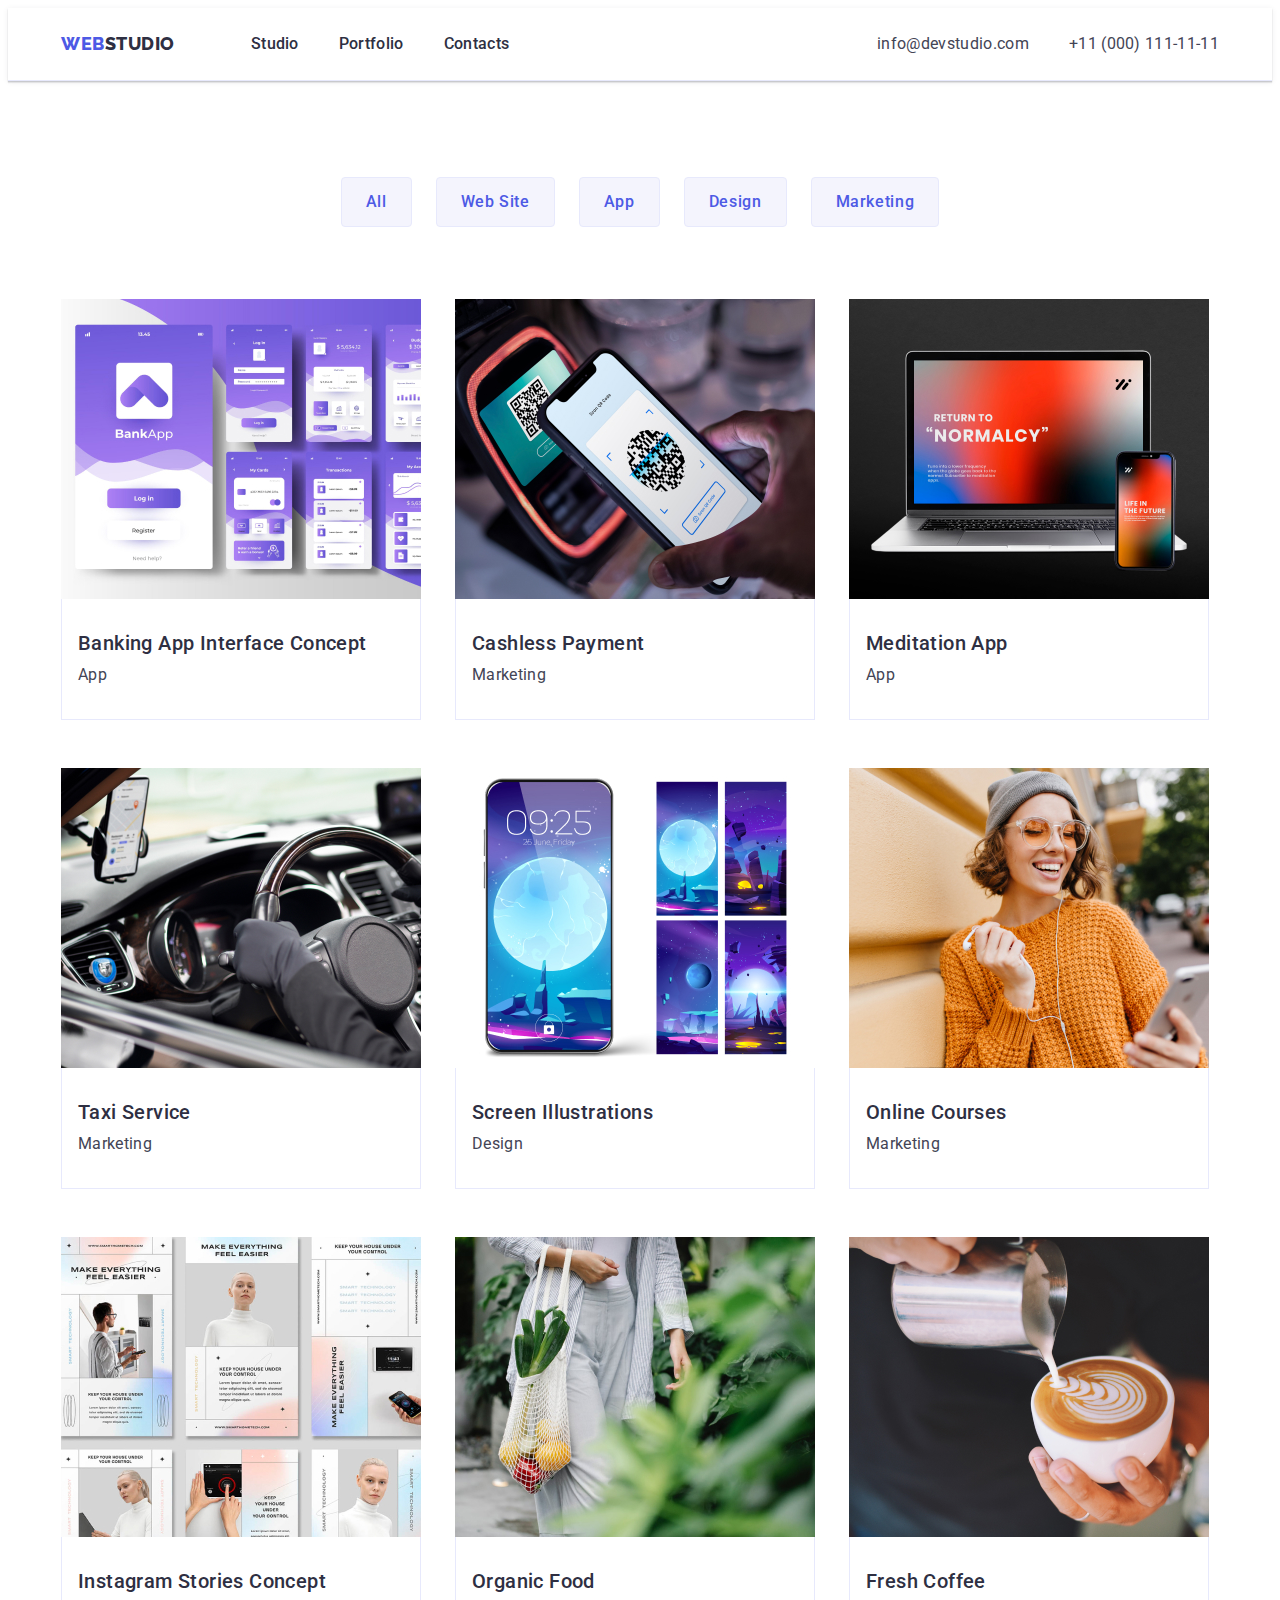
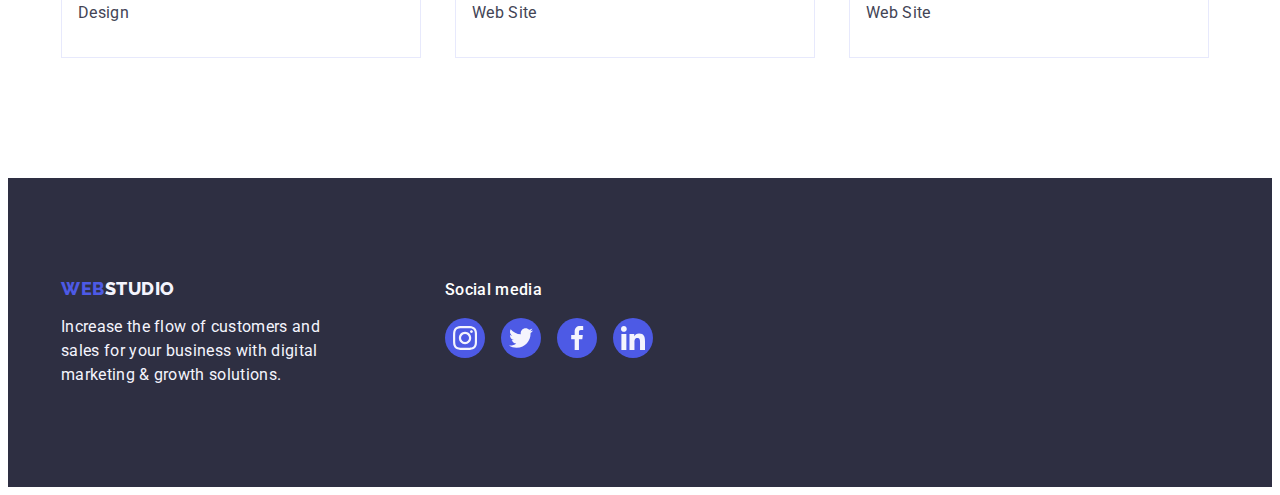
==== portfolio.html @ 0dc8e64b "Initial commit" ====
<!DOCTYPE html>
<html lang="en">
  <head>
    <meta charset="UTF-8" />
    <meta http-equiv="X-UA-Compatible" content="IE=edge" />
    <meta name="viewport" content="width=device-width, initial-scale=1.0" />
    <link rel="preconnect" href="https://fonts.googleapis.com" />
    <link rel="preconnect" href="https://fonts.gstatic.com" crossorigin />
    <link
      href="https://fonts.googleapis.com/css2?family=Raleway:wght@800&family=Roboto:wght@400;500;700;900&display=swap"
      rel="stylesheet"
    />
    <title>Document</title>
    <link
      rel="stylesheet"
      href="https://cdnjs.cloudflare.com/ajax/libs/modern-normalize/1.1.0/modern-normalize.min.css"
      integrity="sha512-wpPYUAdjBVSE4KJnH1VR1HeZfpl1ub8YT/NKx4PuQ5NmX2tKuGu6U/JRp5y+Y8XG2tV+wKQpNHVUX03MfMFn9Q=="
      crossorigin="anonymous"
      referrerpolicy="no-referrer"
    />
    <link rel="stylesheet" href="./css/styles.css" />
  </head>

  <body>
    <!-- HEADER -->
    <header class="page-header">
      <div class="container page-header-container">
        <nav class="page-nav nav-header-container">
          <a class="logo link" href="./index.html"
            >WEB<span class="logo-studio">Studio</span></a
          >

          <ul class="menu list list-header-container">
            <li><a href="./index.html" class="menu-item link">Studio</a></li>
            <li>
              <a href="./portfolio.html" class="menu-item link">Portfolio</a>
            </li>
            <li><a href="" class="menu-item link">Contacts</a></li>
          </ul>
        </nav>

        <address class="header-tel-mail">
          <ul class="tel-mail-header list">
            <li>
              <a class="address-link link list" href="mailto:info@devstudio.com"
                >info@devstudio.com</a
              >
            </li>
            <li>
              <a class="address-link link list" href="tel:+110001111111"
                >+11 (000) 111-11-11</a
              >
            </li>
          </ul>
        </address>
      </div>
    </header>
    <main>
      <!-- BUTTONS -->

      <section class="portfolio-section">
        <div class="container">
          <h1 class="visually-hidden">portfolio</h1>
          <ul class="list portfolio-btn-list">
            <li>
              <button class="modal-btn-portfolio" type="button">All</button>
            </li>
            <li>
              <button class="modal-btn-portfolio" type="button">
                Web Site
              </button>
            </li>
            <li>
              <button class="modal-btn-portfolio" type="button">App</button>
            </li>
            <li>
              <button class="modal-btn-portfolio" type="button">Design</button>
            </li>
            <li>
              <button class="modal-btn-portfolio" type="button">
                Marketing
              </button>
            </li>
          </ul>

          <!-- 2nd list PORTFOLIO CARDS -->

          <ul class="list portfolio-cards-list">
            <li class="portfolio-cards-list-item">
              <a href="" class="link portfolio-cards-link"
                ><img
                  src="./images/portfolio/fotoportfolio1.jpg"
                  alt="Banking App foto"
                  width="360"
                  height="300"
                />
                <div class="portf-list-item-descr">
                  <h2 class="li-header">Banking App Interface Concept</h2>
                  <p class="paragraf-description">App</p>
                </div>
              </a>
            </li>
            <li class="portfolio-cards-list-item">
              <a href="" class="link portfolio-cards-link">
                <img
                  src="./images/portfolio/fotoportfolio2.jpg"
                  alt="foto of cashless payment"
                  width="360"
                  height="300"
                />
                <div class="portf-list-item-descr">
                  <h2 class="li-header">Cashless Payment</h2>
                  <p class="paragraf-description">Marketing</p>
                </div>
              </a>
            </li>
            <li class="portfolio-cards-list-item">
              <a href="" class="link portfolio-cards-link"
                ><img
                  src="./images/portfolio/fotoportfolio3.jpg"
                  alt="foto of phone near a notebook"
                  width="360"
                  height="300"
                />
                <div class="portf-list-item-descr">
                  <h2 class="li-header">Meditation App</h2>
                  <p class="paragraf-description">App</p>
                </div>
              </a>
            </li>
            <li class="portfolio-cards-list-item">
              <a href="" class="link portfolio-cards-link"
                ><img
                  src="./images/portfolio/fotoportfolio4.jpg"
                  alt="foto of phone in taxi"
                  width="360"
                  height="300"
                />
                <div class="portf-list-item-descr">
                  <h2 class="li-header">Taxi Service</h2>
                  <p class="paragraf-description">Marketing</p>
                </div>
              </a>
            </li>
            <li class="portfolio-cards-list-item">
              <a href="" class="link portfolio-cards-link"
                ><img
                  src="./images/portfolio/fotoportfolio5.jpg"
                  alt="foto of phone's screen design"
                  width="360"
                  height="300"
                />
                <div class="portf-list-item-descr">
                  <h2 class="li-header">Screen Illustrations</h2>
                  <p class="paragraf-description">Design</p>
                </div>
              </a>
            </li>
            <li class="portfolio-cards-list-item">
              <a href="" class="link portfolio-cards-link"
                ><img
                  src="./images/portfolio/fotoportfolio6.jpg"
                  alt="foto of girl looking at phone"
                  width="360"
                  height="300"
                />
                <div class="portf-list-item-descr">
                  <h2 class="li-header">Online Courses</h2>
                  <p class="paragraf-description">Marketing</p>
                </div>
              </a>
            </li>
            <li class="portfolio-cards-list-item">
              <a href="" class="link portfolio-cards-link"
                ><img
                  src="./images/portfolio/fotoportfolio7.jpg"
                  alt="foto of examples of making things easier"
                  width="360"
                  height="300"
                />
                <div class="portf-list-item-descr">
                  <h2 class="li-header">Instagram Stories Concept</h2>
                  <p class="paragraf-description">Design</p>
                </div>
              </a>
            </li>
            <li class="portfolio-cards-list-item">
              <a href="" class="link portfolio-cards-link"
                ><img
                  src="./images/portfolio/fotoportfolio8.jpg"
                  alt="foto of organic food in a bag"
                  width="360"
                  height="300"
                />
                <div class="portf-list-item-descr">
                  <h2 class="li-header">Organic Food</h2>
                  <p class="paragraf-description">Web Site</p>
                </div>
              </a>
            </li>
            <li class="portfolio-cards-list-item">
              <a href="" class="link portfolio-cards-link">
                <img
                  src="./images/portfolio/fotoportfolio9.jpg"
                  alt="foto of the cup of fresh coffee"
                  width="360"
                  height="300"
                />
                <div class="portf-list-item-descr">
                  <h2 class="li-header">Fresh Coffee</h2>
                  <p class="paragraf-description">Web Site</p>
                </div>
              </a>
            </li>
          </ul>
        </div>
      </section>
    </main>
    <!-- FOOTER -->
    <footer class="main-footer">
      <div class="container main-footer-container">
        <div class="footer-container">
          <a class="logo link footer-link" href="./index.html"
            >WEB<span class="logo-studio-theme-dark">Studio</span></a
          >
          <p class="footer-text">
            Increase the flow of customers and sales for your business with
            digital marketing & growth solutions.
          </p>
        </div>
        <div class="footer-media">
          <p class="footer-media-text">Social media</p>
          <ul class="footer-social-list list">
            <li class="footer-social-list-item">
              <a href="" class="footer-social-list-link">
                <svg
                  class="social-list-icon"
                  width="24"
                  height="24"
                  aria-label="icon of instagram"
                >
                  <use href="./images/icons.svg#icon-instagram"></use>
                </svg>
              </a>
            </li>

            <li class="footer-social-list-item">
              <a href="" class="footer-social-list-link">
                <svg
                  class="social-list-icon"
                  width="24"
                  height="24"
                  aria-label="icon of instagram"
                >
                  <use href="./images/icons.svg#icon-twitter"></use>
                </svg>
              </a>
            </li>
            <li class="footer-social-list-item">
              <a href="" class="footer-social-list-link">
                <svg
                  class="social-list-icon"
                  width="24"
                  height="24"
                  aria-label="icon of instagram"
                >
                  <use href="./images/icons.svg#icon-facebook"></use>
                </svg>
              </a>
            </li>
            <li class="footer-social-list-item">
              <a href="" class="footer-social-list-link">
                <svg
                  class="social-list-icon"
                  width="24"
                  height="24"
                  aria-label="icon of instagram"
                >
                  <use href="./images/icons.svg#icon-linkedin"></use>
                </svg>
              </a>
            </li>
          </ul>
        </div>
      </div>
    </footer>
  </body>
</html>
---- css/styles.css ----
.list {
  list-style: none;
}
.link {
  text-decoration: none;
}

button {
  cursor: pointer;
}
body {
  font-family: Roboto, sans-serif;
  font-style: normal;
  color: var(--slate-color);
  background-color: var(--bodycolor);
}

/* скидання дефолтних налаштувань */

h1,
h2,
h3,
p {
  margin-top: 0;
  margin-bottom: 0;
}

ul,
ol {
  margin-top: 0;
  margin-bottom: 0;
  padding-left: 0;
}

img {
  display: block;
  max-width: 100%;
  height: auto;
}

:root {
  --accent-color: #2e2f42;
  --color: #4d5ae5;
  --bodycolor: #ffffff;
  --cloud-color: #f4f4fd;
  --ocean-color: #404bbf;
  --slate-color: #434455;
  --corn-flower-color: #e7e9fc;
  --light-slate-color: #8e8f99;
  --green-color: #31d0aa;
}

.container {
  max-width: 1158px;
  margin-left: auto;
  margin-right: auto;
  /* padding-top: 24px;
  padding-bottom: 24px; */
  padding: 0 15px;
  margin: 0 auto;
  /* background-color: tomato; */
  /* display: flex; */
  align-items: center;
}

/* HEADER */

.page-header-container {
  display: flex;
}

.logo {
  font-family: Raleway, sans-serif;
  font-weight: 800;
  font-size: 18px;
  line-height: 1.17;
  letter-spacing: 0.03em;
  text-transform: uppercase;
  color: var(--color);
  /* padding-top: 24px;
  padding-bottom: 24px; */
  margin-right: 76px;
}

.logo-studio {
  color: var(--accent-color);
}

.logo-studio-theme-dark {
  color: var(--cloud-color);
}

.menu-item {
  display: block;
  font-weight: 500;
  font-size: 16px;
  line-height: 1.5;
  letter-spacing: 0.02em;
  color: var(--accent-color);
  padding: 24px 0;
}

/* .menu-item:hover::after,
.menu-item:focus::after {
  content: ' ';
  width: 67px;
  height: 4px;
  background: var(--ocean-color);
  border-radius: 2px;
  display: block;
  margin-left: auto;
  margin-right: auto;
} */

.menu-item:hover,
.menu-item:focus {
  color: var(--ocean-color);
}

.page-nav {
  align-items: center;
}
.nav-header-container,
.list-header-container,
.tel-mail-header-container {
  display: flex;
}

.adress-container {
  margin-left: auto;
}

.list-header-container {
  gap: 40px;
}

/* .tel-mail-header-container {
  display: flex;
  gap: 40px;
} */

/* ADDRESS */

.address-link {
  font-style: normal;
  font-weight: 400;
  font-size: 16px;
  line-height: 1.5;
  letter-spacing: 0.02em;
  color: var(--slate-color);
}

/* після натискання */
.address-link:hover,
.address-link:focus {
  color: var(--ocean-color);
}

.header-tel-mail {
  font-style: normal;
  margin-left: auto;
}

.tel-mail-header {
  display: flex;
  gap: 40px;
}

/* border для header(а)  */

.page-header {
  border-bottom: 1px solid var(--corn-flower-color);
  box-shadow: 0px 2px 1px rgba(46, 47, 66, 0.08),
    0px 1px 1px rgba(46, 47, 66, 0.16), 0px 1px 6px rgba(46, 47, 66, 0.08);
}

/* HERO */

.section-hero {
  background-color: var(--accent-color);
  padding-top: 188px;
  padding-bottom: 188px;
  margin: auto;
  background-image: linear-gradient(
      rgba(46, 47, 66, 0.7),
      rgba(46, 47, 66, 0.7)
    ),
    url('../images/people-office.jpg');
  max-width: 1440px;
  border: 1px solid #000000;
  background-size: cover;
  background-repeat: no-repeat;
  background-position: center;
}
/* зайве посилання. такого диву не треба і в всс */
.section-hero-container {
  display: block;
  /* outline-color: aqua;
  outline-width: 10px;
  outline-style: double; */
}

.hero-tittle {
  font-weight: 700;
  font-size: 56px;
  line-height: 1.07;
  letter-spacing: 0.02em;
  color: var(--bodycolor);
  text-align: center;
  max-width: 496px;
  display: block;
  margin: auto;
}

.modal-open-btn {
  font-family: Roboto, sans-serif;
  font-weight: 500;
  font-size: 16px;
  line-height: 1.5;
  letter-spacing: 0.04em;
  color: var(--bodycolor);
  background-color: var(--color);
  display: block;
  margin-left: auto;
  margin-right: auto;
  margin-top: 48px;
  padding: 16px 32px;
  border-radius: 4px;
  min-width: 169px;
  height: 56px;
  border: none;
}

.modal-open-btn:hover,
.modal-open-btn:focus {
  background-color: var(--ocean-color);
}

/* -- SECTION 2 --*/

.li-header {
  font-weight: 500;
  font-size: 20px;
  line-height: 1.2;
  letter-spacing: 0.02em;
  color: var(--accent-color);
  margin-bottom: 8px;
}

.paragraf-description {
  font-weight: 400;
  font-size: 16px;
  line-height: 1.5;
  letter-spacing: 0.02em;
  color: var(--slate-color);
}

.features-section {
  padding-top: 120px;
  padding-bottom: 120px;
  padding-left: 0px;
  padding-right: 0px;
}

.features-list-item {
  width: calc((100%-72px) / 4);
}

.list-container {
  display: flex;
  gap: 24px;
}

.features-list-item-icon {
  display: flex;
  justify-content: center;
  align-items: center;
  height: 112px;
  background: var(--cloud-color);
  border-radius: 4px;
  margin-bottom: 8px;
}

/* SECTION 3 */

.main-page-fotos {
  padding-bottom: 120px;

  /* width: 1158px; */
  /* padding: 74px 0; */
}

.fotos-list-container {
  display: flex;
  /* width: 1158px; */
  gap: 24px;
}
/* 
.fotos-list-item {
  margin-right: 0;
} */

.section-foto-name {
  /* display: block; */
  margin-bottom: 72px;
}
.foto-list {
  width: calc((100% - 48px) / 3);
}

.main-page-container {
  display: block;
}
/* section 4 */

.section-name {
  font-weight: 700;
  font-size: 36px;
  line-height: 1.1;
  letter-spacing: 0.02em;
  text-align: center;
  text-transform: capitalize;
  color: var(--accent-color);
  margin-bottom: 72px;
}

/* .section-team-name {
  font-weight: 700;
  font-size: 36px;
  line-height: 1.11;
  letter-spacing: 0.02em;
  text-align: center;
  text-transform: capitalize;
  color: var(--accent-color);
} */

.section-team {
  background-color: var(--cloud-color);
  padding: 120px 0;
}

.section-list-item {
  width: calc((100% - 72px) / 4);
  background-color: var(--bodycolor);
  box-shadow: 0px 1px 6px rgba(46, 47, 66, 0.08),
    0px 1px 1px rgba(46, 47, 66, 0.16), 0px 2px 1px rgba(46, 47, 66, 0.08);
  border-radius: 0px 0px 4px 4px;
}

.section-team-container {
  display: flex;
  width: 1128px;
  gap: 24px;
}

.our-team-descr {
  padding: 32px 0;
  text-align: center;
}

.li-header-team {
  font-weight: 500;
  font-size: 20px;
  line-height: 1.2;
  letter-spacing: 0.02em;
  color: var(--accent-color);
  text-align: center;
  margin-bottom: 8px;
}

.paragraf-description-team {
  font-weight: 400;
  font-size: 16px;
  line-height: 1.5;
  letter-spacing: 0.02em;
  color: var(--slate-color);
  text-align: center;
  margin-bottom: 8px;
}

.social-list {
  display: flex;
  justify-content: center;
  /* align-items: center; */
  gap: 24px;
}
.social-list-menu {
  display: flex;
  align-items: center;
}
.social-list-link {
  display: flex;
  width: 40px;
  height: 40px;
  border-radius: 50%;
  background-color: var(--color);
  align-items: center;
  justify-content: center;
}
.social-list-link:hover,
.social-list-link:focus {
  background-color: var(--ocean-color);
}
.social-list-icon {
  display: flex;
  fill: var(--cloud-color);
  justify-content: center;
  margin: auto;
  /* align-items: center; */
}

/* SECTION 5 */

.section-customers {
  padding: 120px 0;
}
.customers-list-item {
  /* border: 1px solid #8e8f99;
  border-radius: 4px; */
  /* padding: 16px 32px; */
  width: calc((100% - 120px) / 6);
  height: 88px;
}
/* .customers-list {
  margin-left: auto;
  margin-right: auto;
} */

.customers-item-logo {
  display: flex;
  align-items: center;
  justify-content: center;
  fill: currentColor;
}
.customers-item {
  display: flex;
  align-items: center;
  justify-content: center;
  width: 100%;
  height: 100%;
  border: 1px solid var(--light-slate-color);
  border-radius: 4px;
  color: var(--light-slate-color);
}
/* .customers-item:hover .customers-item-logo,
.customers-item:focus .customers-item-logo {
  color: var(--ocean-color);
} */
.customers-item:hover,
.customers-item:focus {
  border: 1px solid var(--ocean-color);
  color: var(--ocean-color);
}
/* .customers-logo {
  display: flex;
  justify-content: center;
} */
.customers-list {
  display: flex;
  gap: 24px;
  /* width: 1128px; */
}

/* FOOTER */

.main-footer {
  background-color: var(--accent-color);
  padding: 100px 0;
}
.main-footer-container {
  display: flex;
  align-items: baseline;
}
.footer-container {
  margin-right: 120px;
}
.footer-text {
  color: var(--cloud-color);
  font-weight: 400;
  font-size: 16px;
  line-height: 1.5;
  letter-spacing: 0.02em;
  /* background-color: var(--accent-color); */
  width: 264px;
}

.footer-media-text {
  color: var(--bodycolor);
  font-weight: 500;
  font-size: 16px;
  line-height: 1.5;
  letter-spacing: 0.02em;
  /* width: 96px; */
  margin-bottom: 16px;
}

.footer-link {
  display: inline-block;
  margin-bottom: 16px;
  margin-right: 0;
}

.footer-media {
  display: block;
}
.footer-social-list-link {
  display: flex;
  width: 100%;
  height: 100%;
  border-radius: 50%;
  background-color: var(--color);
  /* background-repeat: no-repeat; */
  align-items: center;
  justify-content: center;
}
.footer-social-list-link:hover,
.footer-social-list-link:focus {
  background-color: var(--green-color);
}
.footer-social-list {
  display: flex;
  /* justify-content: center;
  align-items: center; */
  gap: 16px;
}
.footer-social-list-item {
  width: 40px;
  height: 40px;
}
/* ПОРТФОЛІО КНОПКИ */

.portfolio-section {
  padding-top: 96px;
  padding-bottom: 120px;
}

.visually-hidden {
  position: absolute;
  width: 1px;
  height: 1px;
  margin: -1px;
  border: 0;
  padding: 0;
  white-space: nowrap;
  clip-path: inset(100%);
  clip: rect(0 0 0 0);
  overflow: hidden;
}

.modal-btn-portfolio {
  font-family: Roboto, sans-serif;
  font-weight: 500;
  font-size: 16px;
  line-height: 1.5;
  display: flex;
  align-items: center;
  text-align: center;
  letter-spacing: 0.04em;
  color: var(--color);
  background-color: var(--cloud-color);
  border: 1px solid var(--corn-flower-color);
  border-radius: 4px;
  padding: 12px 24px;
}

.modal-btn-portfolio:hover,
.modal-btn-portfolio:focus {
  color: var(--bodycolor);
  background-color: var(--ocean-color);
  border: 1px solid transparent;
  box-shadow: 0px 3px 1px rgba(0, 0, 0, 0.1), 0px 2px 1px rgba(0, 0, 0, 0.08),
    0px 2px 2px rgba(0, 0, 0, 0.12);
}

.portfolio-btn-list {
  display: flex;
  justify-content: center;
  gap: 24px;
  margin-bottom: 72px;
}

.portfolio-cards-list {
  display: flex;
  flex-wrap: wrap;
  column-gap: 24px;
  row-gap: 48px;
}

.portfolio-cards-list-item {
  display: flex;
  width: calc((100% - 48px) / 3);
}

.portf-list-item-descr {
  padding: 32px 16px;
  border: 1px solid var(--corn-flower-color);
  border-top: none;
}

.portfolio-cards-link {
  display: block;
}

.portfolio-cards-link:hover,
.portfolio-cards-link:focus {
  /* border: 1px solid var(--cloud-color); */
  box-shadow: 0px 1px 6px rgba(46, 47, 66, 0.08),
    0px 1px 1px rgba(46, 47, 66, 0.16), 0px 2px 1px rgba(46, 47, 66, 0.08);
}
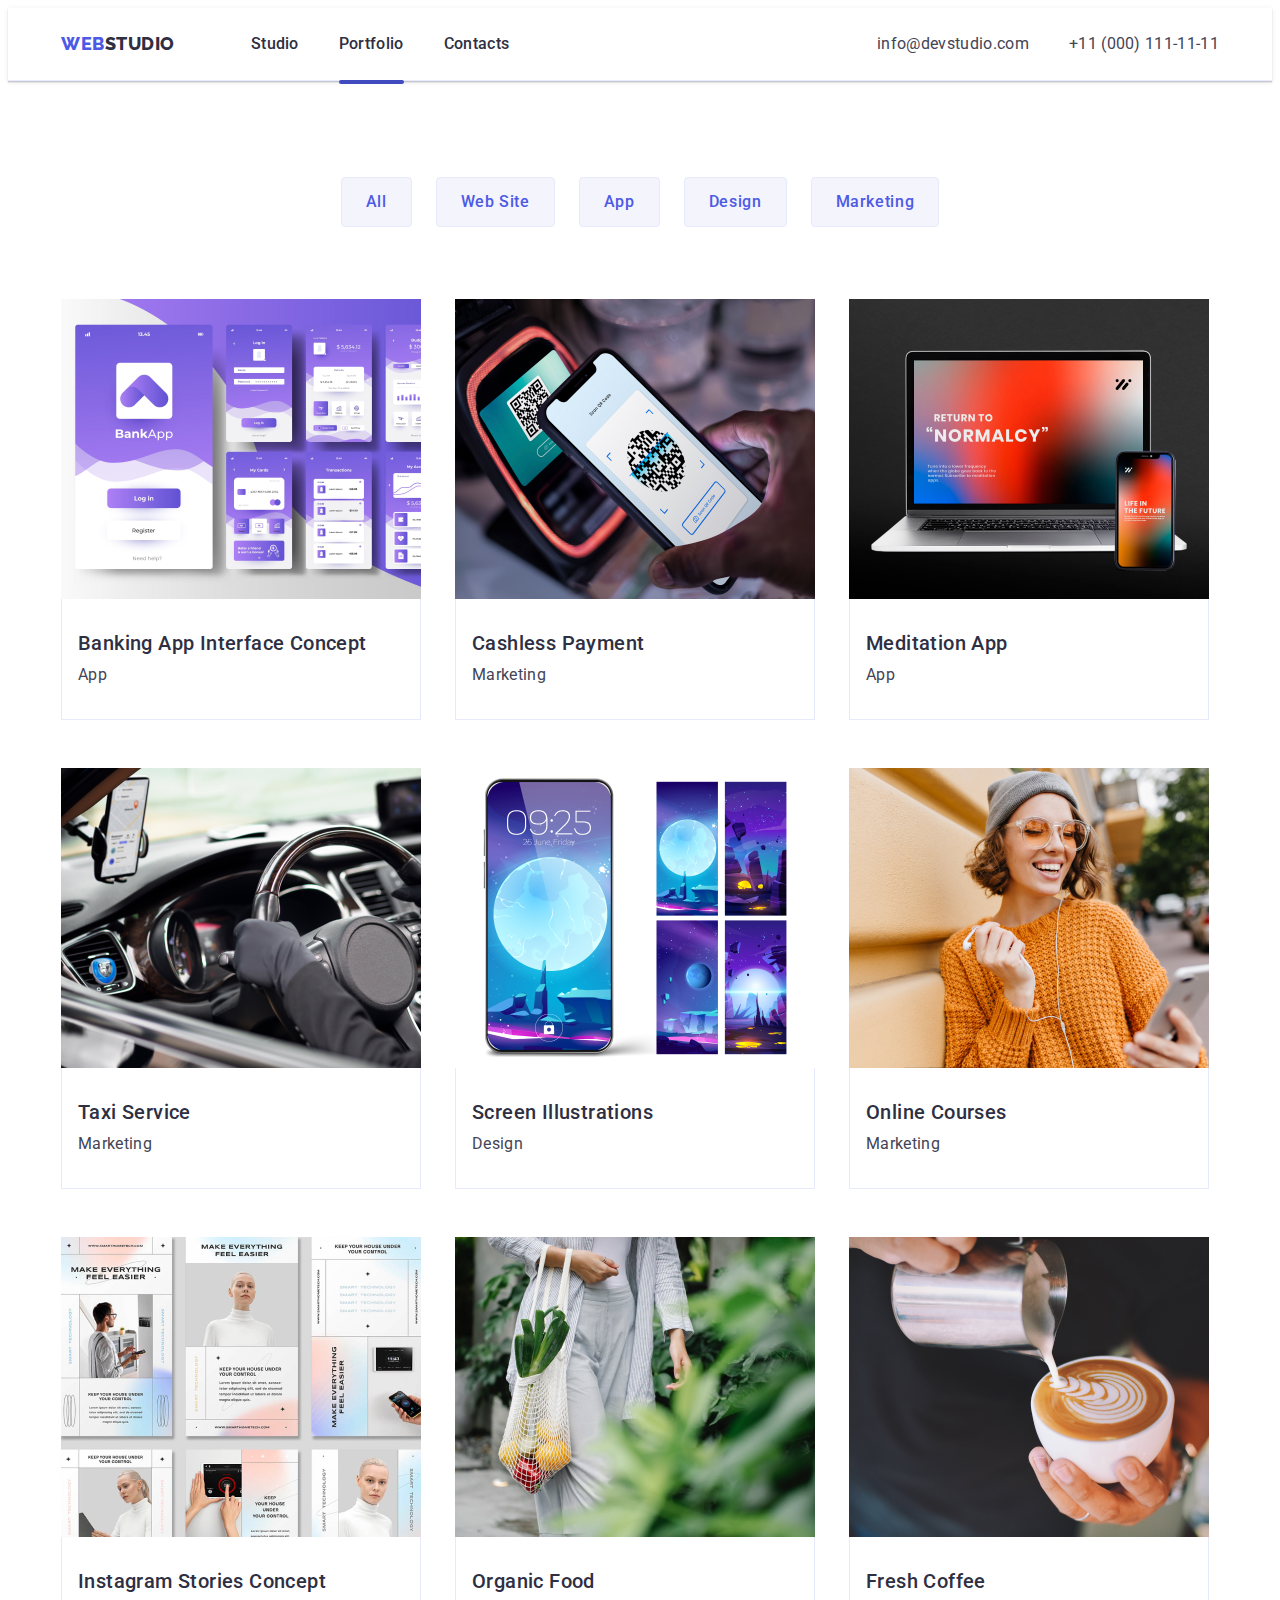
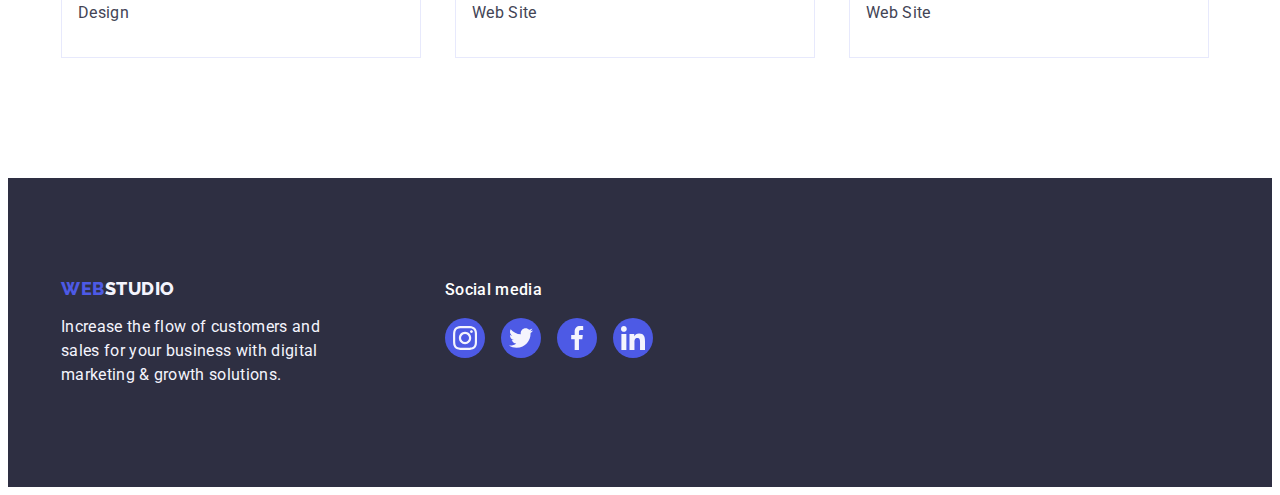
==== commit 7100240b: "1" ====
--- a/portfolio.html
+++ b/portfolio.html
@@ -31,9 +31,13 @@
           >
 
           <ul class="menu list list-header-container">
-            <li><a href="./index.html" class="menu-item link">Studio</a></li>
-            <li>
-              <a href="./portfolio.html" class="menu-item link">Portfolio</a>
+            <li>
+              <a href="./index.html" class="menu-item link">Studio</a>
+            </li>
+            <li>
+              <a href="./portfolio.html" class="menu-item link current"
+                >Portfolio</a
+              >
             </li>
             <li><a href="" class="menu-item link">Contacts</a></li>
           </ul>
--- a/css/styles.css
+++ b/css/styles.css
@@ -100,17 +100,25 @@
   padding: 24px 0;
 }
 
-/* .menu-item:hover::after,
-.menu-item:focus::after {
+.current {
+  position: relative;
+  display: block;
+}
+.current::after,
+.current::after {
   content: ' ';
-  width: 67px;
+  position: absolute;
+  top: 100%;
+  left: 0;
+  width: 100%;
   height: 4px;
   background: var(--ocean-color);
   border-radius: 2px;
-  display: block;
-  margin-left: auto;
-  margin-right: auto;
-} */
+  transform: translate(0%, 0%);
+  /* display: block; */
+  /* margin-left: auto;
+  margin-right: auto; */
+}
 
 .menu-item:hover,
 .menu-item:focus {
